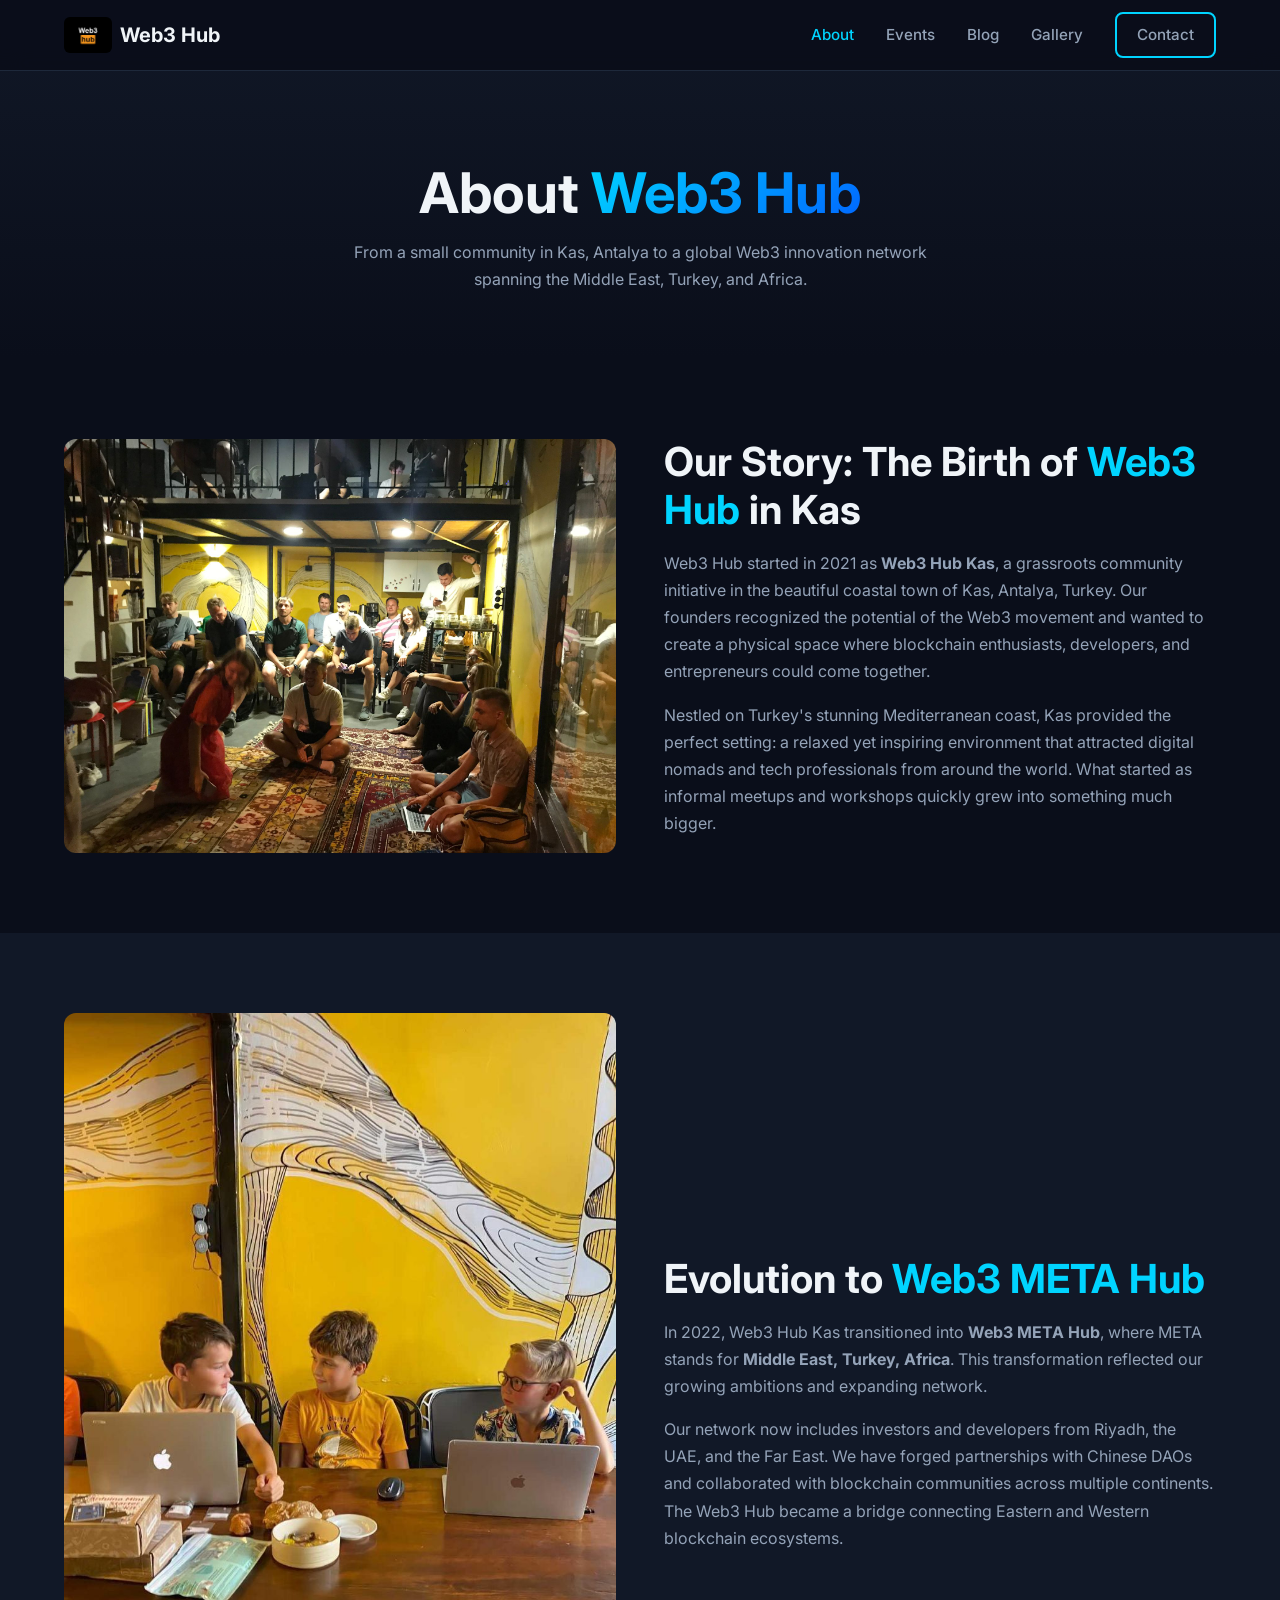
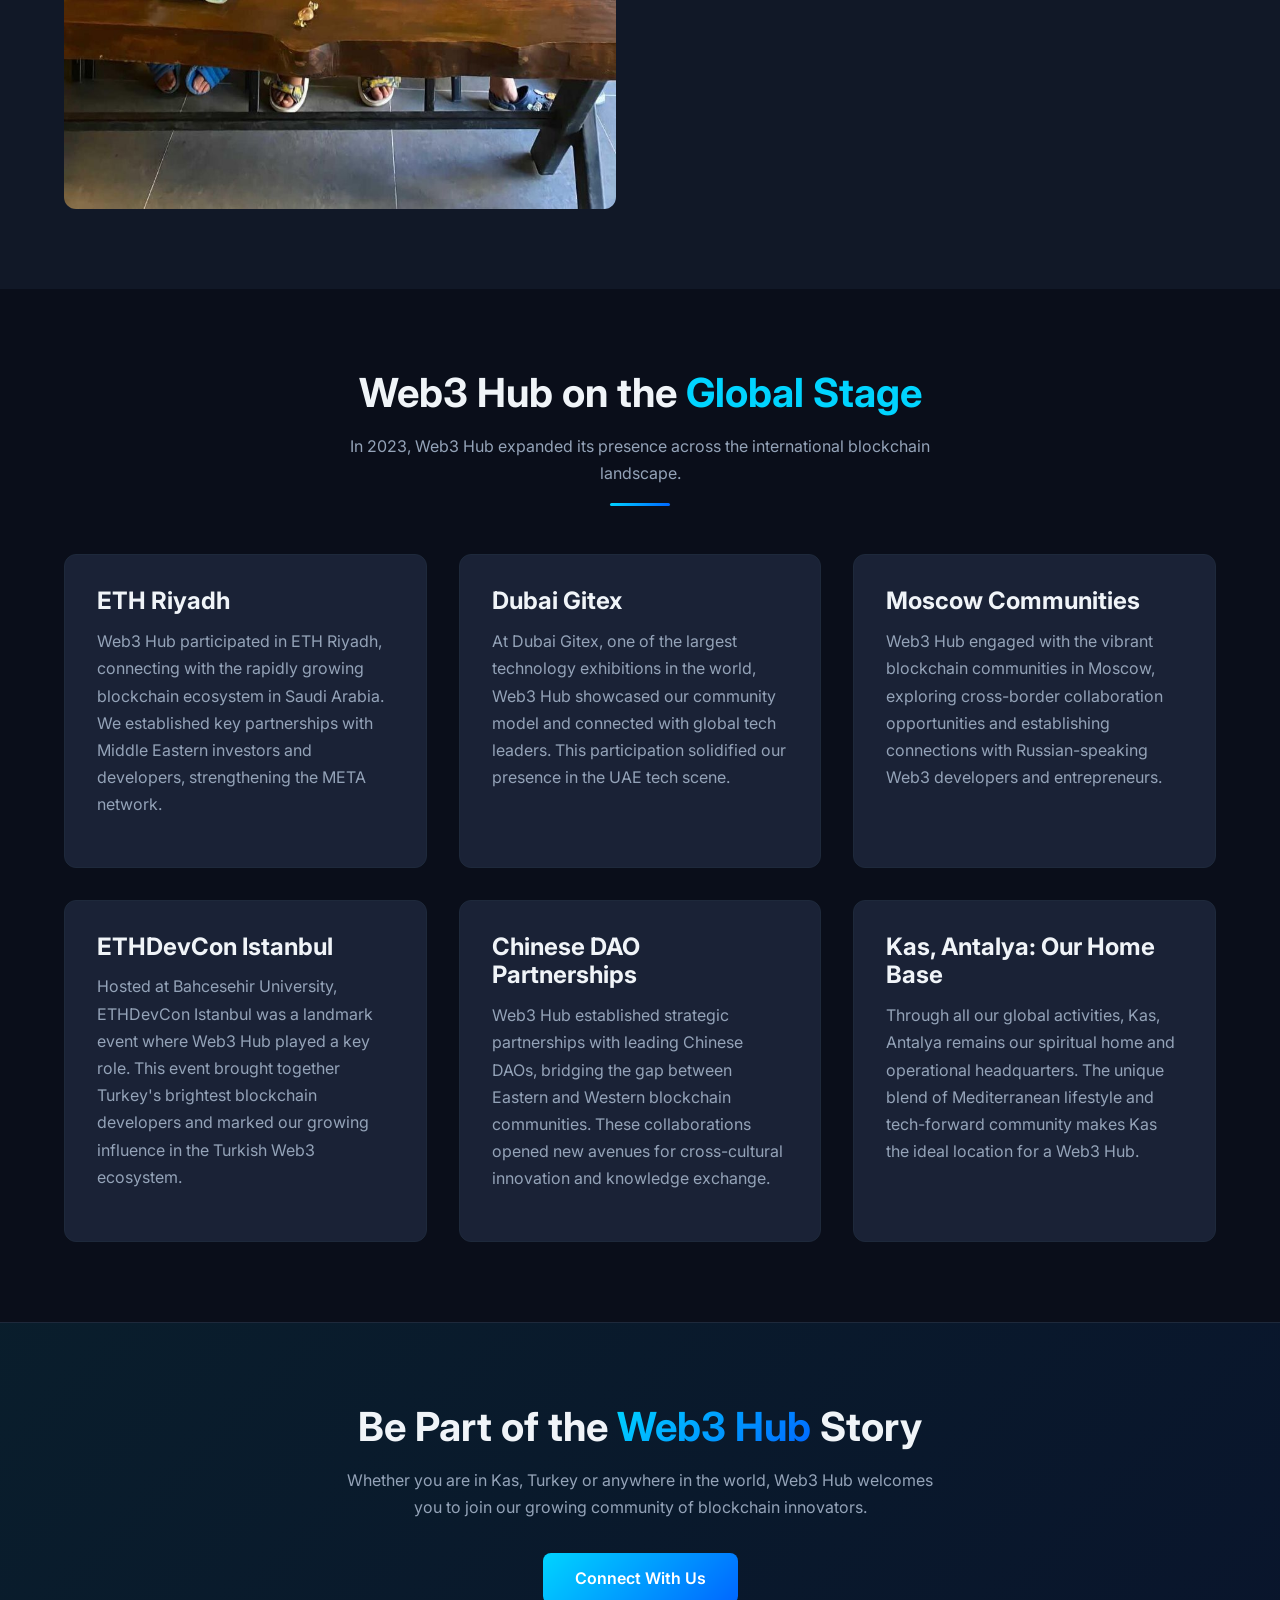
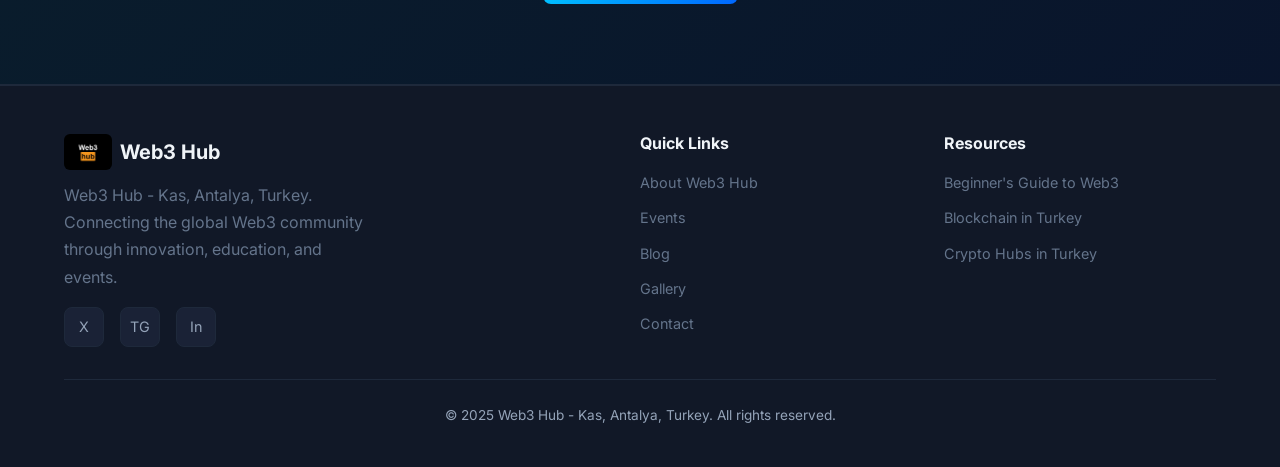
==== about.html @ 6eebf93a "Initial commit: Web3 META Hub static site with SEO optimization Co-Authored-By: Claude Opus 4.6 (1M " ====
<!DOCTYPE html>
<html lang="en">
<head>
  <meta charset="utf-8"/>
  <meta name="viewport" content="width=device-width, initial-scale=1.0"/>
  <title>About Web3 Hub | Our Story from Kas, Antalya to Global Web3 Community</title>
  <meta name="description" content="Learn about Web3 Hub, founded in 2021 in Kas, Antalya, Turkey. From Web3 Hub Kas to Web3 META Hub, connecting blockchain communities across MENA and beyond."/>
  <meta name="keywords" content="about Web3 Hub, Web3 Hub Kas, Web3 META Hub, blockchain community Turkey, Web3 Antalya, decentralized hub Kas"/>
  <link rel="canonical" href="https://web3metahub.io/about.html"/>
  <link rel="icon" href="images/favicon.jpg"/>

  <meta property="og:title" content="About Web3 Hub | From Kas, Turkey to the Global Web3 Community"/>
  <meta property="og:description" content="Learn about Web3 Hub, founded in 2021 in Kas, Antalya, Turkey. Connecting blockchain communities across the Middle East, Turkey, and Africa."/>
  <meta property="og:image" content="https://web3metahub.io/images/og-image.png"/>
  <meta property="og:url" content="https://web3metahub.io/about.html"/>
  <meta property="og:type" content="website"/>
  <meta name="twitter:card" content="summary_large_image"/>
  <meta name="twitter:title" content="About Web3 Hub | From Kas, Turkey to the Global Web3 Community"/>
  <meta name="twitter:description" content="Learn about Web3 Hub, founded in 2021 in Kas, Antalya, Turkey."/>
  <meta name="twitter:image" content="https://web3metahub.io/images/og-image.png"/>

  <link rel="preconnect" href="https://fonts.googleapis.com"/>
  <link rel="preconnect" href="https://fonts.gstatic.com" crossorigin/>
  <link href="https://fonts.googleapis.com/css2?family=Inter:wght@400;500;600;700;800&display=swap" rel="stylesheet"/>
  <link rel="stylesheet" href="css/style.css"/>

  <script type="application/ld+json">
  {
    "@context": "https://schema.org",
    "@type": "Organization",
    "name": "Web3 Hub",
    "alternateName": "Web3 META Hub",
    "url": "https://web3metahub.io",
    "logo": "https://web3metahub.io/images/logo.jpg",
    "foundingDate": "2021",
    "foundingLocation": {
      "@type": "Place",
      "name": "Kas, Antalya, Turkey"
    },
    "description": "Web3 Hub is a Web3 innovation hub founded in 2021 in Kas, Antalya, Turkey. Transitioned to Web3 META Hub in 2022 with a focus on Middle East, Turkey, and Africa.",
    "address": {
      "@type": "PostalAddress",
      "addressLocality": "Kas",
      "addressRegion": "Antalya",
      "addressCountry": "TR"
    }
  }
  </script>
</head>
<body>

  <header class="site-header" role="banner">
    <nav class="nav-container" role="navigation" aria-label="Main navigation">
      <a href="index.html" class="nav-logo" aria-label="Web3 Hub homepage">
        <img src="images/logo.jpg" alt="Web3 Hub logo" width="36" height="36"/>
        Web3 Hub
      </a>
      <button class="nav-toggle" aria-label="Toggle navigation menu" onclick="this.classList.toggle('open');document.getElementById('nav-links').classList.toggle('open');">
        <span></span><span></span><span></span>
      </button>
      <ul class="nav-links" id="nav-links">
        <li><a href="about.html" class="active">About</a></li>
        <li><a href="events.html">Events</a></li>
        <li><a href="blog.html">Blog</a></li>
        <li><a href="gallery.html">Gallery</a></li>
        <li><a href="contact.html" class="btn btn-outline" style="padding:0.5rem 1.25rem;">Contact</a></li>
      </ul>
    </nav>
  </header>

  <main>
    <section class="hero-page" aria-label="About hero">
      <h1>About <span class="gradient-text">Web3 Hub</span></h1>
      <p>From a small community in Kas, Antalya to a global Web3 innovation network spanning the Middle East, Turkey, and Africa.</p>
    </section>

    <section aria-label="Our story">
      <div class="container">
        <div class="about-preview">
          <div>
            <img src="images/about/about-hero.jpg" alt="Web3 Hub community event in Kas, Antalya, Turkey" loading="lazy" width="600" height="400"/>
          </div>
          <div>
            <h2>Our Story: The Birth of <span class="accent-text">Web3 Hub</span> in Kas</h2>
            <p>Web3 Hub started in 2021 as <strong>Web3 Hub Kas</strong>, a grassroots community initiative in the beautiful coastal town of Kas, Antalya, Turkey. Our founders recognized the potential of the Web3 movement and wanted to create a physical space where blockchain enthusiasts, developers, and entrepreneurs could come together.</p>
            <p>Nestled on Turkey's stunning Mediterranean coast, Kas provided the perfect setting: a relaxed yet inspiring environment that attracted digital nomads and tech professionals from around the world. What started as informal meetups and workshops quickly grew into something much bigger.</p>
          </div>
        </div>
      </div>
    </section>

    <section class="bg-dark" aria-label="Evolution to META Hub">
      <div class="container">
        <div class="about-preview" style="direction:rtl;">
          <div style="direction:ltr;">
            <h2>Evolution to <span class="accent-text">Web3 META Hub</span></h2>
            <p>In 2022, Web3 Hub Kas transitioned into <strong>Web3 META Hub</strong>, where META stands for <strong>Middle East, Turkey, Africa</strong>. This transformation reflected our growing ambitions and expanding network.</p>
            <p>Our network now includes investors and developers from Riyadh, the UAE, and the Far East. We have forged partnerships with Chinese DAOs and collaborated with blockchain communities across multiple continents. The Web3 Hub became a bridge connecting Eastern and Western blockchain ecosystems.</p>
          </div>
          <div style="direction:ltr;">
            <img src="images/block1.jpg" alt="Web3 META Hub global network and partnerships" loading="lazy" width="600" height="400"/>
          </div>
        </div>
      </div>
    </section>

    <section aria-label="2023 Participations">
      <div class="container">
        <div class="section-header">
          <h2>Web3 Hub on the <span class="accent-text">Global Stage</span></h2>
          <p>In 2023, Web3 Hub expanded its presence across the international blockchain landscape.</p>
          <div class="section-divider"></div>
        </div>
        <div class="cards-grid">
          <article class="card">
            <h3>ETH Riyadh</h3>
            <p>Web3 Hub participated in ETH Riyadh, connecting with the rapidly growing blockchain ecosystem in Saudi Arabia. We established key partnerships with Middle Eastern investors and developers, strengthening the META network.</p>
          </article>
          <article class="card">
            <h3>Dubai Gitex</h3>
            <p>At Dubai Gitex, one of the largest technology exhibitions in the world, Web3 Hub showcased our community model and connected with global tech leaders. This participation solidified our presence in the UAE tech scene.</p>
          </article>
          <article class="card">
            <h3>Moscow Communities</h3>
            <p>Web3 Hub engaged with the vibrant blockchain communities in Moscow, exploring cross-border collaboration opportunities and establishing connections with Russian-speaking Web3 developers and entrepreneurs.</p>
          </article>
          <article class="card">
            <h3>ETHDevCon Istanbul</h3>
            <p>Hosted at Bahcesehir University, ETHDevCon Istanbul was a landmark event where Web3 Hub played a key role. This event brought together Turkey's brightest blockchain developers and marked our growing influence in the Turkish Web3 ecosystem.</p>
          </article>
          <article class="card">
            <h3>Chinese DAO Partnerships</h3>
            <p>Web3 Hub established strategic partnerships with leading Chinese DAOs, bridging the gap between Eastern and Western blockchain communities. These collaborations opened new avenues for cross-cultural innovation and knowledge exchange.</p>
          </article>
          <article class="card">
            <h3>Kas, Antalya: Our Home Base</h3>
            <p>Through all our global activities, Kas, Antalya remains our spiritual home and operational headquarters. The unique blend of Mediterranean lifestyle and tech-forward community makes Kas the ideal location for a Web3 Hub.</p>
          </article>
        </div>
      </div>
    </section>

    <section class="cta-section" aria-label="Join us">
      <div class="container">
        <h2>Be Part of the <span class="gradient-text">Web3 Hub</span> Story</h2>
        <p style="max-width:600px;margin:1rem auto 2rem;">Whether you are in Kas, Turkey or anywhere in the world, Web3 Hub welcomes you to join our growing community of blockchain innovators.</p>
        <a href="contact.html" class="btn btn-primary">Connect With Us</a>
      </div>
    </section>
  </main>

  <footer class="site-footer" role="contentinfo">
    <div class="container">
      <div class="footer-grid">
        <div class="footer-brand">
          <a href="index.html" class="nav-logo">
            <img src="images/logo.jpg" alt="Web3 Hub logo" width="36" height="36"/>
            Web3 Hub
          </a>
          <p>Web3 Hub - Kas, Antalya, Turkey. Connecting the global Web3 community through innovation, education, and events.</p>
          <div class="social-links">
            <a href="https://twitter.com/web3hubkas" aria-label="Web3 Hub on Twitter" target="_blank" rel="noopener">X</a>
            <a href="https://t.me/web3hubevents" aria-label="Web3 Hub on Telegram" target="_blank" rel="noopener">TG</a>
            <a href="https://linkedin.com/company/web-3-hub-ka%C5%9F" aria-label="Web3 Hub on LinkedIn" target="_blank" rel="noopener">In</a>
          </div>
        </div>
        <div class="footer-links">
          <h4>Quick Links</h4>
          <ul>
            <li><a href="about.html">About Web3 Hub</a></li>
            <li><a href="events.html">Events</a></li>
            <li><a href="blog.html">Blog</a></li>
            <li><a href="gallery.html">Gallery</a></li>
            <li><a href="contact.html">Contact</a></li>
          </ul>
        </div>
        <div class="footer-links">
          <h4>Resources</h4>
          <ul>
            <li><a href="blog/beginners-guide-web3.html">Beginner's Guide to Web3</a></li>
            <li><a href="blog/blockchain-startups-turkey.html">Blockchain in Turkey</a></li>
            <li><a href="blog/crypto-hubs-turkey-kas.html">Crypto Hubs in Turkey</a></li>
          </ul>
        </div>
      </div>
      <div class="footer-bottom">
        <p>&copy; 2025 Web3 Hub - Kas, Antalya, Turkey. All rights reserved.</p>
      </div>
    </div>
  </footer>

</body>
</html>
---- css/style.css ----
/* ===== CSS Reset & Base ===== */
*, *::before, *::after { box-sizing: border-box; margin: 0; padding: 0; }

:root {
  --bg-primary: #0a0e1a;
  --bg-secondary: #111827;
  --bg-card: #1a2236;
  --accent: #00d4ff;
  --accent-dark: #0099cc;
  --text-primary: #f0f4f8;
  --text-secondary: #94a3b8;
  --text-muted: #64748b;
  --border: #1e293b;
  --gradient: linear-gradient(135deg, #00d4ff 0%, #0066ff 100%);
  --max-width: 1200px;
  --transition: 0.3s ease;
}

html { scroll-behavior: smooth; font-size: 16px; }

body {
  font-family: 'Inter', -apple-system, BlinkMacSystemFont, 'Segoe UI', sans-serif;
  background: var(--bg-primary);
  color: var(--text-primary);
  line-height: 1.7;
  -webkit-font-smoothing: antialiased;
}

a { color: var(--accent); text-decoration: none; transition: color var(--transition); }
a:hover { color: #66e3ff; }

img { max-width: 100%; height: auto; display: block; }

.container { max-width: var(--max-width); margin: 0 auto; padding: 0 1.5rem; }

/* ===== Typography ===== */
h1, h2, h3, h4 { font-weight: 700; line-height: 1.2; color: var(--text-primary); }
h1 { font-size: clamp(2rem, 5vw, 3.5rem); margin-bottom: 1rem; }
h2 { font-size: clamp(1.5rem, 3.5vw, 2.5rem); margin-bottom: 1rem; }
h3 { font-size: clamp(1.2rem, 2.5vw, 1.5rem); margin-bottom: 0.75rem; }
p { margin-bottom: 1rem; color: var(--text-secondary); }

.accent-text { color: var(--accent); }
.gradient-text {
  background: var(--gradient);
  -webkit-background-clip: text;
  -webkit-text-fill-color: transparent;
  background-clip: text;
}

/* ===== Buttons ===== */
.btn {
  display: inline-block; padding: 0.75rem 2rem; border-radius: 8px;
  font-weight: 600; font-size: 1rem; cursor: pointer; transition: all var(--transition);
  border: none; text-align: center;
}
.btn-primary { background: var(--gradient); color: #fff; }
.btn-primary:hover { transform: translateY(-2px); box-shadow: 0 8px 25px rgba(0, 212, 255, 0.3); color: #fff; }
.btn-outline { border: 2px solid var(--accent); color: var(--accent); background: transparent; }
.btn-outline:hover { background: var(--accent); color: var(--bg-primary); }

/* ===== Header / Navigation ===== */
.site-header {
  position: fixed; top: 0; left: 0; right: 0; z-index: 1000;
  background: rgba(10, 14, 26, 0.92); backdrop-filter: blur(12px);
  border-bottom: 1px solid var(--border); padding: 0.75rem 0;
}
.nav-container {
  display: flex; align-items: center; justify-content: space-between;
  max-width: var(--max-width); margin: 0 auto; padding: 0 1.5rem;
}
.nav-logo {
  display: flex; align-items: center; gap: 0.5rem;
  font-weight: 700; font-size: 1.25rem; color: var(--text-primary);
}
.nav-logo img { height: 36px; width: auto; border-radius: 6px; }
.nav-logo:hover { color: var(--accent); }

.nav-links { display: flex; align-items: center; gap: 2rem; list-style: none; }
.nav-links a {
  color: var(--text-secondary); font-weight: 500; font-size: 0.95rem;
  transition: color var(--transition);
}
.nav-links a:hover, .nav-links a.active { color: var(--accent); }

.nav-toggle { display: none; background: none; border: none; cursor: pointer; padding: 0.5rem; }
.nav-toggle span {
  display: block; width: 24px; height: 2px; background: var(--text-primary);
  margin: 6px 0; transition: all var(--transition); border-radius: 2px;
}

@media (max-width: 768px) {
  .nav-toggle { display: block; }
  .nav-links {
    display: none; flex-direction: column; position: absolute;
    top: 100%; left: 0; right: 0; background: var(--bg-secondary);
    padding: 1.5rem; gap: 1rem; border-bottom: 1px solid var(--border);
  }
  .nav-links.open { display: flex; }
  .nav-toggle.open span:nth-child(1) { transform: rotate(45deg) translate(5px, 6px); }
  .nav-toggle.open span:nth-child(2) { opacity: 0; }
  .nav-toggle.open span:nth-child(3) { transform: rotate(-45deg) translate(5px, -6px); }
}

/* ===== Hero Section ===== */
.hero {
  position: relative; min-height: 90vh; display: flex; align-items: center;
  justify-content: center; text-align: center; padding: 8rem 1.5rem 4rem;
  overflow: hidden;
}
.hero::before {
  content: ''; position: absolute; inset: 0;
  background: url('../images/hero-bg.jpg') center/cover no-repeat;
  opacity: 0.2; z-index: 0;
}
.hero::after {
  content: ''; position: absolute; inset: 0;
  background: linear-gradient(180deg, rgba(10,14,26,0.3) 0%, var(--bg-primary) 100%);
  z-index: 1;
}
.hero-content { position: relative; z-index: 2; max-width: 800px; }
.hero-badge {
  display: inline-block; padding: 0.4rem 1.2rem; border-radius: 50px;
  background: rgba(0, 212, 255, 0.1); border: 1px solid rgba(0, 212, 255, 0.3);
  color: var(--accent); font-size: 0.85rem; font-weight: 600; margin-bottom: 1.5rem;
  text-transform: uppercase; letter-spacing: 1px;
}
.hero h1 { font-size: clamp(2.5rem, 6vw, 4.5rem); margin-bottom: 0.5rem; }
.hero-location {
  font-size: 1.25rem; color: var(--accent); margin-bottom: 1rem; font-weight: 500;
}
.hero p { font-size: 1.15rem; max-width: 600px; margin: 0 auto 2rem; }
.hero-buttons { display: flex; gap: 1rem; justify-content: center; flex-wrap: wrap; }

.hero-page {
  position: relative; padding: 10rem 1.5rem 4rem; text-align: center;
  background: linear-gradient(180deg, var(--bg-secondary) 0%, var(--bg-primary) 100%);
}
.hero-page h1 { margin-bottom: 0.75rem; }
.hero-page p { max-width: 600px; margin: 0 auto; }

/* ===== Sections ===== */
section { padding: 5rem 0; }
.section-header { text-align: center; margin-bottom: 3rem; }
.section-header p { max-width: 600px; margin: 0.5rem auto 0; }
.section-divider {
  width: 60px; height: 3px; background: var(--gradient);
  margin: 1rem auto 0; border-radius: 2px;
}

.bg-dark { background: var(--bg-secondary); }

/* ===== Cards Grid ===== */
.cards-grid {
  display: grid; grid-template-columns: repeat(auto-fit, minmax(300px, 1fr)); gap: 2rem;
}

.card {
  background: var(--bg-card); border-radius: 12px; padding: 2rem;
  border: 1px solid var(--border); transition: all var(--transition);
}
.card:hover {
  transform: translateY(-4px); border-color: rgba(0, 212, 255, 0.3);
  box-shadow: 0 12px 40px rgba(0, 0, 0, 0.3);
}
.card-icon {
  width: 56px; height: 56px; border-radius: 12px; display: flex;
  align-items: center; justify-content: center; font-size: 1.5rem;
  margin-bottom: 1.25rem; background: rgba(0, 212, 255, 0.1); color: var(--accent);
}

/* ===== About Preview ===== */
.about-preview {
  display: grid; grid-template-columns: 1fr 1fr; gap: 3rem; align-items: center;
}
.about-preview img { border-radius: 12px; width: 100%; }
@media (max-width: 768px) { .about-preview { grid-template-columns: 1fr; } }

/* ===== Blog Cards ===== */
.blog-card {
  background: var(--bg-card); border-radius: 12px; overflow: hidden;
  border: 1px solid var(--border); transition: all var(--transition);
}
.blog-card:hover { transform: translateY(-4px); border-color: rgba(0, 212, 255, 0.3); }
.blog-card-img { height: 200px; background: var(--bg-secondary); overflow: hidden; }
.blog-card-img img { width: 100%; height: 100%; object-fit: cover; }
.blog-card-body { padding: 1.5rem; }
.blog-card-date { font-size: 0.85rem; color: var(--text-muted); margin-bottom: 0.5rem; }
.blog-card-body h3 a { color: var(--text-primary); }
.blog-card-body h3 a:hover { color: var(--accent); }

/* ===== Testimonial ===== */
.testimonial {
  background: var(--bg-card); border-radius: 16px; padding: 3rem;
  border: 1px solid var(--border); max-width: 700px; margin: 0 auto;
  text-align: center; position: relative;
}
.testimonial::before {
  content: '\201C'; font-size: 5rem; color: var(--accent); opacity: 0.3;
  position: absolute; top: 10px; left: 30px; font-family: serif;
}
.testimonial blockquote {
  font-size: 1.15rem; font-style: italic; color: var(--text-primary);
  margin-bottom: 1.5rem; line-height: 1.8;
}
.testimonial-author { font-weight: 600; color: var(--accent); }

/* ===== CTA Section ===== */
.cta-section {
  text-align: center; padding: 5rem 1.5rem;
  background: linear-gradient(135deg, rgba(0, 212, 255, 0.08) 0%, rgba(0, 102, 255, 0.08) 100%);
  border-top: 1px solid var(--border); border-bottom: 1px solid var(--border);
}

/* ===== Speakers Grid ===== */
.speakers-grid {
  display: grid; grid-template-columns: repeat(auto-fill, minmax(220px, 1fr)); gap: 1.5rem;
}
.speaker-card {
  background: var(--bg-card); border-radius: 12px; padding: 1.5rem; text-align: center;
  border: 1px solid var(--border); transition: all var(--transition);
}
.speaker-card:hover { border-color: rgba(0, 212, 255, 0.3); }
.speaker-img {
  width: 100px; height: 100px; border-radius: 50%; margin: 0 auto 1rem;
  overflow: hidden; background: var(--bg-secondary); border: 2px solid var(--border);
}
.speaker-img img { width: 100%; height: 100%; object-fit: cover; }
.speaker-card h3 { font-size: 1rem; margin-bottom: 0.25rem; }
.speaker-card p { font-size: 0.85rem; color: var(--text-muted); margin-bottom: 0; }

/* ===== Startups ===== */
.startups-grid {
  display: grid; grid-template-columns: repeat(auto-fit, minmax(250px, 1fr)); gap: 1.5rem;
}
.startup-card {
  background: var(--bg-card); border-radius: 12px; padding: 2rem;
  border: 1px solid var(--border); transition: all var(--transition);
}
.startup-card:hover { transform: translateY(-2px); border-color: rgba(0, 212, 255, 0.3); }
.startup-card h3 { color: var(--accent); }

/* ===== Gallery Grid ===== */
.gallery-grid {
  display: grid; grid-template-columns: repeat(auto-fill, minmax(280px, 1fr)); gap: 1rem;
}
.gallery-item {
  border-radius: 10px; overflow: hidden; aspect-ratio: 4/3;
  background: var(--bg-secondary); transition: all var(--transition);
}
.gallery-item:hover {
  transform: scale(1.02); box-shadow: 0 8px 30px rgba(0, 0, 0, 0.4);
}
.gallery-item img { width: 100%; height: 100%; object-fit: cover; }

/* ===== Blog Post / Article ===== */
.article-content {
  max-width: 780px; margin: 0 auto; padding: 3rem 1.5rem 5rem;
}
.article-content h2 { margin-top: 2.5rem; }
.article-content h3 { margin-top: 2rem; }
.article-content p { font-size: 1.05rem; }
.article-content ul, .article-content ol {
  margin: 1rem 0 1.5rem 1.5rem; color: var(--text-secondary);
}
.article-content li { margin-bottom: 0.5rem; }
.article-meta { color: var(--text-muted); font-size: 0.9rem; margin-bottom: 2rem; }
.article-meta span { margin-right: 1.5rem; }

.blog-list {
  display: flex; flex-direction: column; gap: 1.5rem; max-width: 800px; margin: 0 auto;
}
.blog-list-item {
  display: flex; align-items: flex-start; gap: 1.5rem; padding: 1.5rem;
  background: var(--bg-card); border-radius: 12px; border: 1px solid var(--border);
  transition: all var(--transition);
}
.blog-list-item:hover { border-color: rgba(0, 212, 255, 0.3); }
.blog-list-item .blog-date {
  min-width: 100px; color: var(--text-muted); font-size: 0.9rem; padding-top: 0.15rem;
}
.blog-list-item h3 { margin-bottom: 0.5rem; }
.blog-list-item h3 a { color: var(--text-primary); }
.blog-list-item h3 a:hover { color: var(--accent); }
.blog-list-item p { margin-bottom: 0; font-size: 0.95rem; }

/* ===== Contact Form ===== */
.contact-grid {
  display: grid; grid-template-columns: 1fr 1fr; gap: 3rem; align-items: start;
}
@media (max-width: 768px) { .contact-grid { grid-template-columns: 1fr; } }

.contact-form { display: flex; flex-direction: column; gap: 1.25rem; }
.form-group label {
  display: block; font-weight: 500; margin-bottom: 0.5rem; font-size: 0.95rem;
}
.form-group input, .form-group textarea {
  width: 100%; padding: 0.85rem 1rem; border-radius: 8px;
  border: 1px solid var(--border); background: var(--bg-card);
  color: var(--text-primary); font-family: inherit; font-size: 1rem;
  transition: border-color var(--transition);
}
.form-group input:focus, .form-group textarea:focus {
  outline: none; border-color: var(--accent);
}
.form-group textarea { resize: vertical; min-height: 150px; }

.contact-info h3 { margin-bottom: 1rem; }
.contact-info-item {
  display: flex; align-items: flex-start; gap: 0.75rem; margin-bottom: 1.25rem;
}
.contact-info-item .icon {
  color: var(--accent); font-size: 1.2rem; min-width: 24px;
}

/* ===== Footer ===== */
.site-footer {
  background: var(--bg-secondary); border-top: 1px solid var(--border);
  padding: 3rem 0 1.5rem;
}
.footer-grid {
  display: grid; grid-template-columns: 2fr 1fr 1fr; gap: 2rem; margin-bottom: 2rem;
}
@media (max-width: 768px) { .footer-grid { grid-template-columns: 1fr; } }

.footer-brand p { color: var(--text-muted); margin-top: 0.75rem; max-width: 300px; }
.footer-links h4 { margin-bottom: 1rem; font-size: 1rem; }
.footer-links ul { list-style: none; }
.footer-links li { margin-bottom: 0.5rem; }
.footer-links a { color: var(--text-muted); font-size: 0.9rem; }
.footer-links a:hover { color: var(--accent); }

.social-links { display: flex; gap: 1rem; margin-top: 1rem; }
.social-links a {
  width: 40px; height: 40px; border-radius: 8px; display: flex;
  align-items: center; justify-content: center; background: var(--bg-card);
  border: 1px solid var(--border); color: var(--text-secondary);
  font-size: 0.9rem; transition: all var(--transition);
}
.social-links a:hover { border-color: var(--accent); color: var(--accent); }

.footer-bottom {
  text-align: center; padding-top: 1.5rem; border-top: 1px solid var(--border);
  color: var(--text-muted); font-size: 0.85rem;
}

/* ===== Breadcrumb ===== */
.breadcrumb { padding: 1rem 0; font-size: 0.9rem; color: var(--text-muted); }
.breadcrumb a { color: var(--text-muted); }
.breadcrumb a:hover { color: var(--accent); }
.breadcrumb span { margin: 0 0.5rem; }

/* ===== Responsive ===== */
@media (max-width: 640px) {
  section { padding: 3rem 0; }
  .hero { min-height: 80vh; padding: 7rem 1rem 3rem; }
  .hero-page { padding: 8rem 1rem 3rem; }
  .cards-grid { grid-template-columns: 1fr; }
  .speakers-grid { grid-template-columns: repeat(auto-fill, minmax(160px, 1fr)); }
  .gallery-grid { grid-template-columns: repeat(auto-fill, minmax(200px, 1fr)); }
}
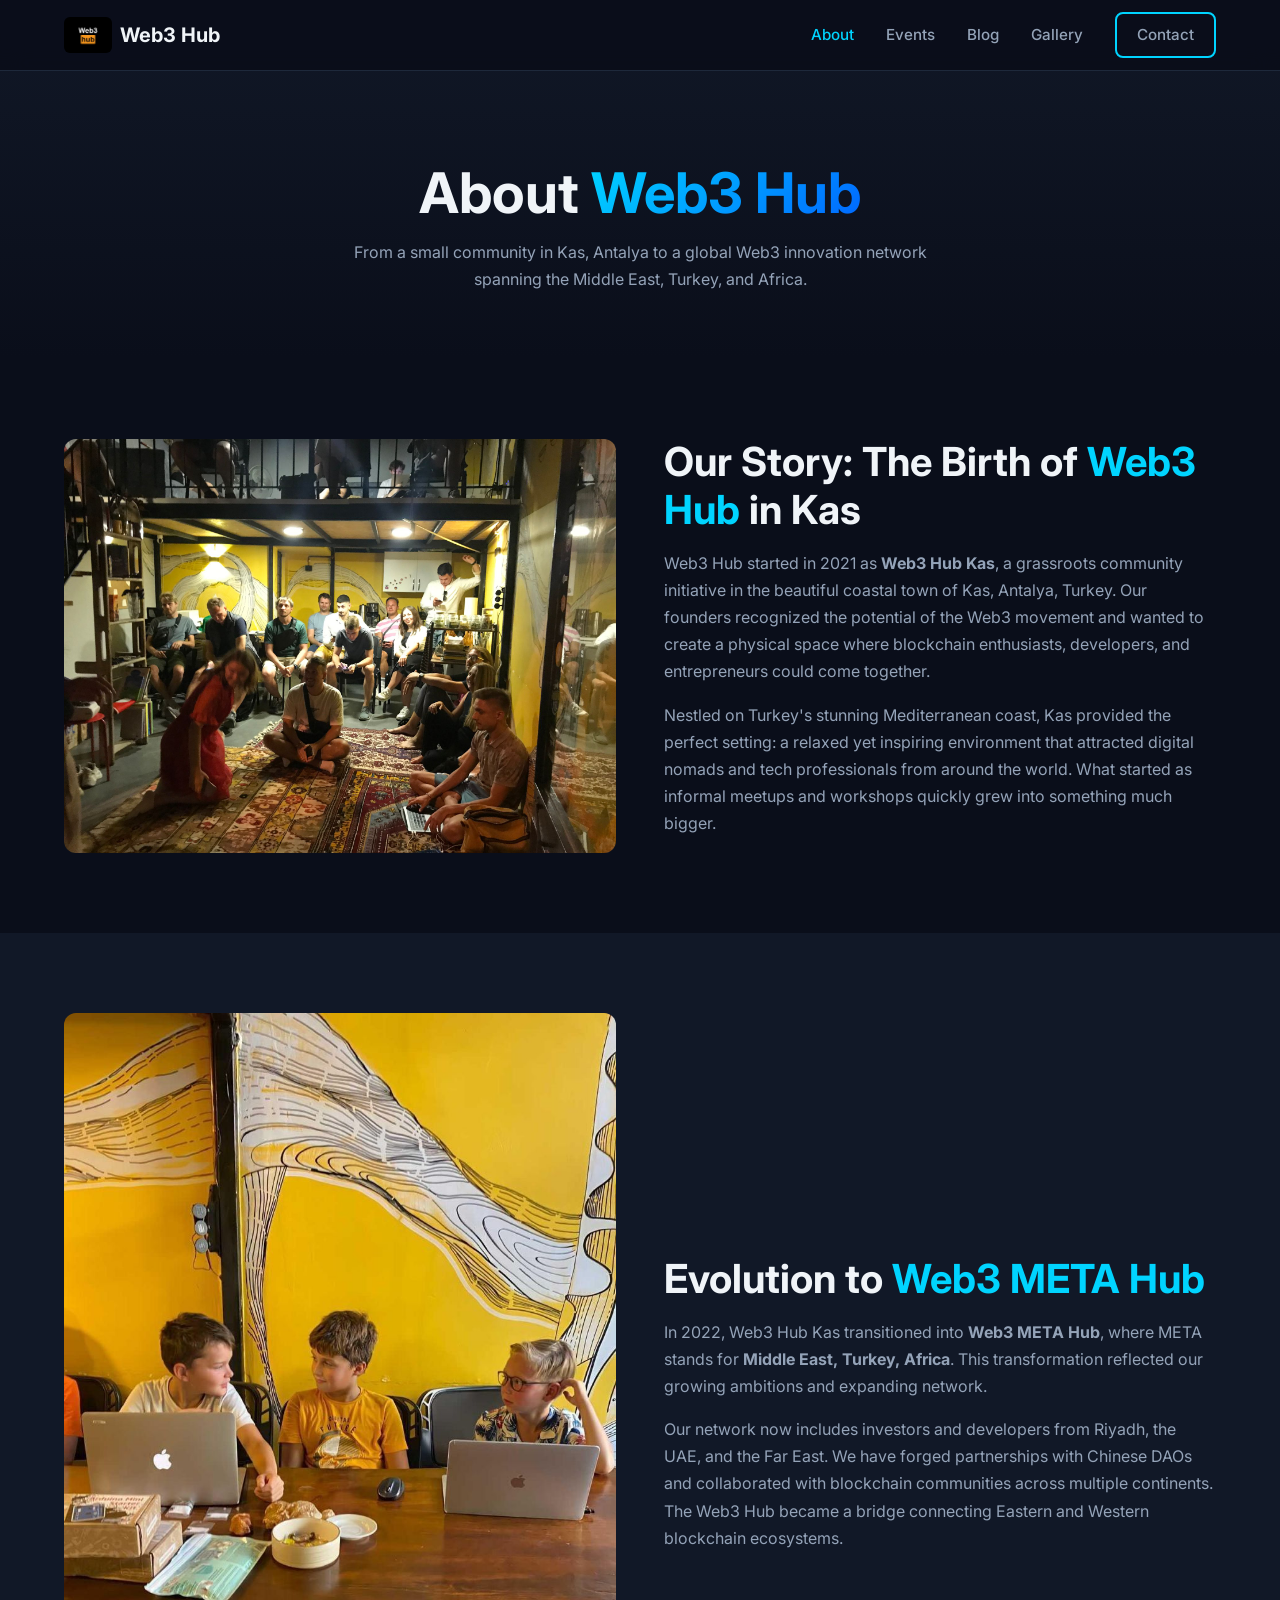
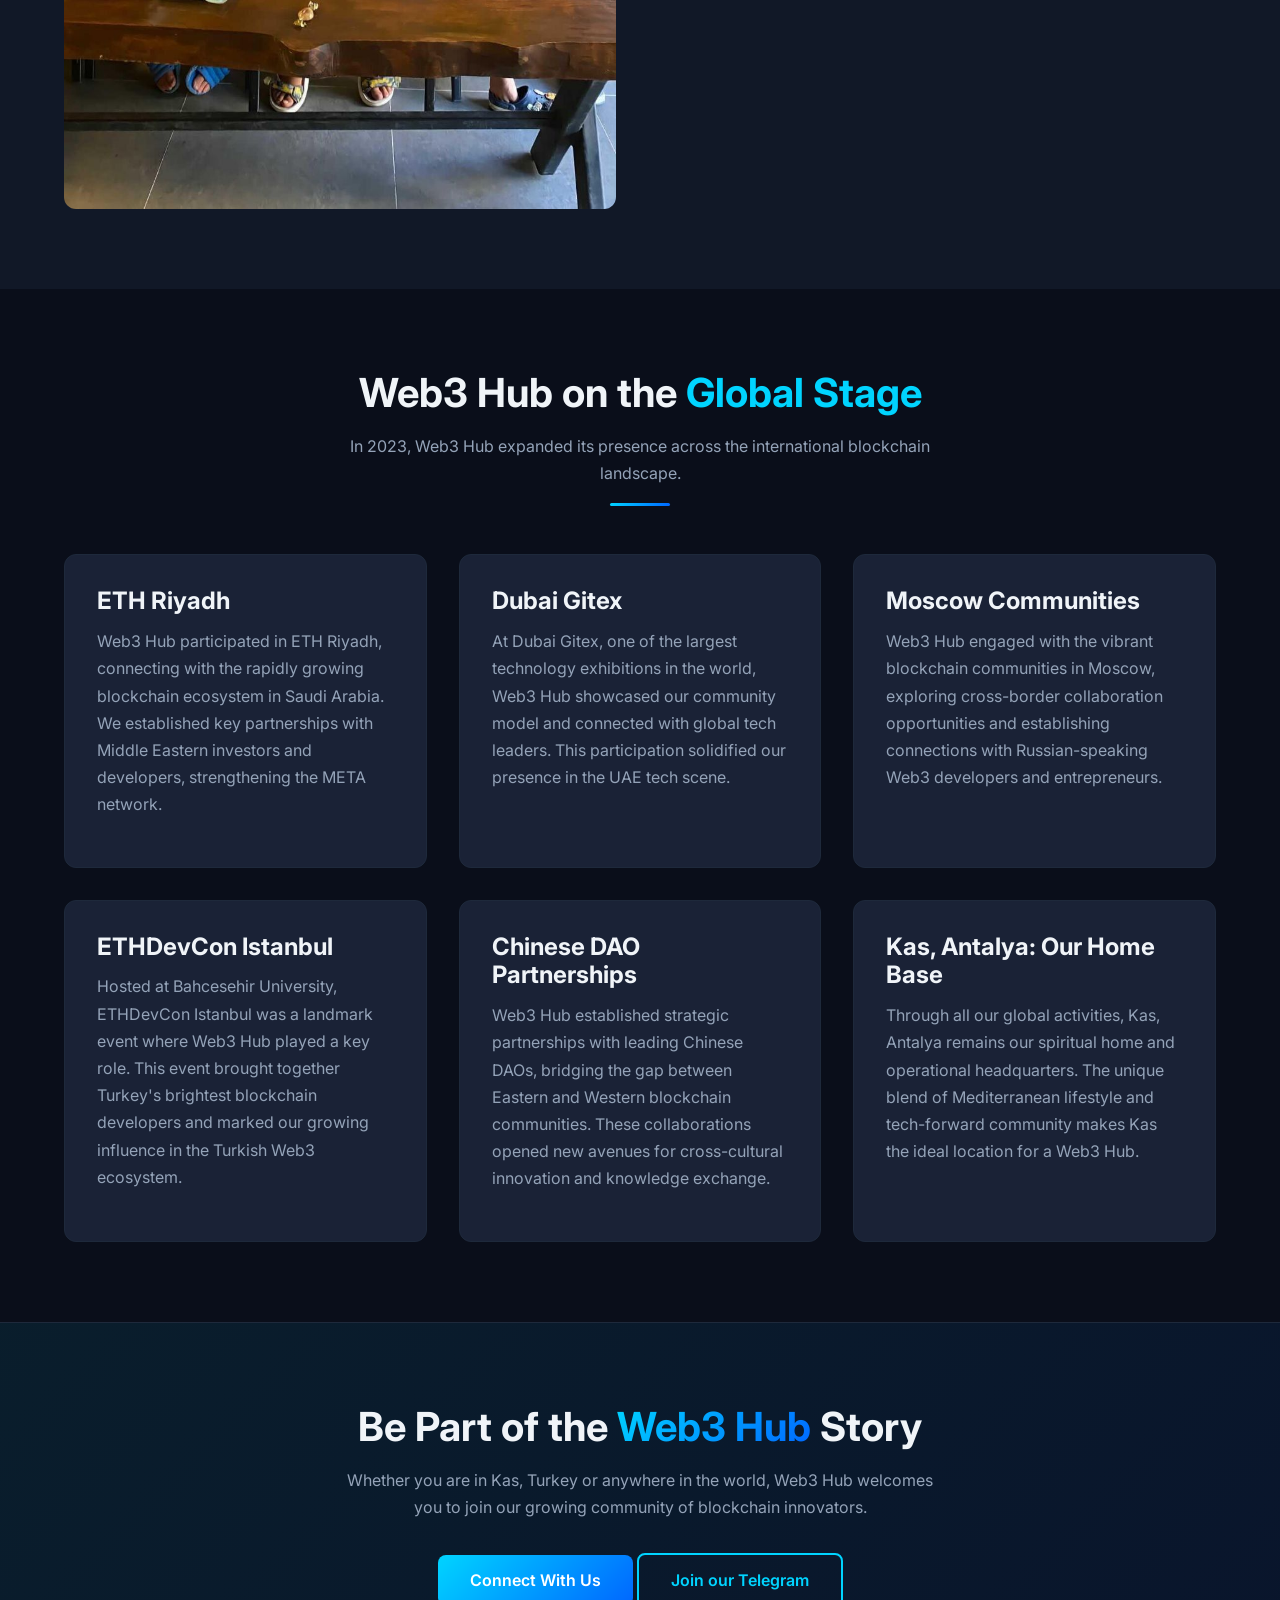
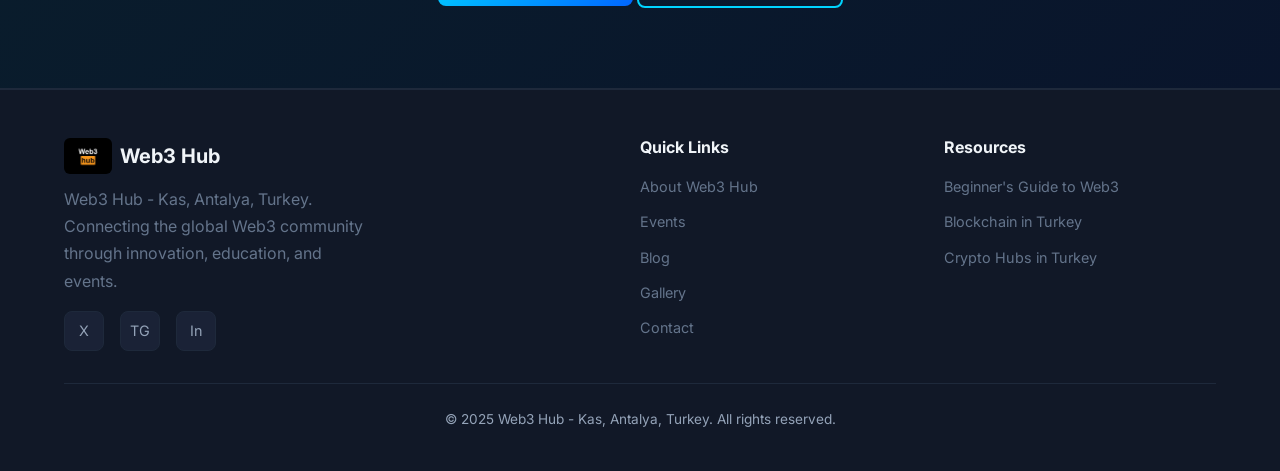
==== commit 7369045a: "Add Telegram (t.me/web3metahub) and X (x.com/web3hubkas) links to all pages Co-Authored-By: Claude O" ====
--- a/about.html
+++ b/about.html
@@ -145,6 +145,7 @@
         <h2>Be Part of the <span class="gradient-text">Web3 Hub</span> Story</h2>
         <p style="max-width:600px;margin:1rem auto 2rem;">Whether you are in Kas, Turkey or anywhere in the world, Web3 Hub welcomes you to join our growing community of blockchain innovators.</p>
         <a href="contact.html" class="btn btn-primary">Connect With Us</a>
+        <a href="https://t.me/web3metahub" class="btn btn-outline" target="_blank" rel="noopener">Join our Telegram</a>
       </div>
     </section>
   </main>
@@ -159,8 +160,8 @@
           </a>
           <p>Web3 Hub - Kas, Antalya, Turkey. Connecting the global Web3 community through innovation, education, and events.</p>
           <div class="social-links">
-            <a href="https://twitter.com/web3hubkas" aria-label="Web3 Hub on Twitter" target="_blank" rel="noopener">X</a>
-            <a href="https://t.me/web3hubevents" aria-label="Web3 Hub on Telegram" target="_blank" rel="noopener">TG</a>
+            <a href="https://x.com/web3hubkas" aria-label="Web3 Hub on Twitter" target="_blank" rel="noopener">X</a>
+            <a href="https://t.me/web3metahub" aria-label="Web3 Hub on Telegram" target="_blank" rel="noopener">TG</a>
             <a href="https://linkedin.com/company/web-3-hub-ka%C5%9F" aria-label="Web3 Hub on LinkedIn" target="_blank" rel="noopener">In</a>
           </div>
         </div>
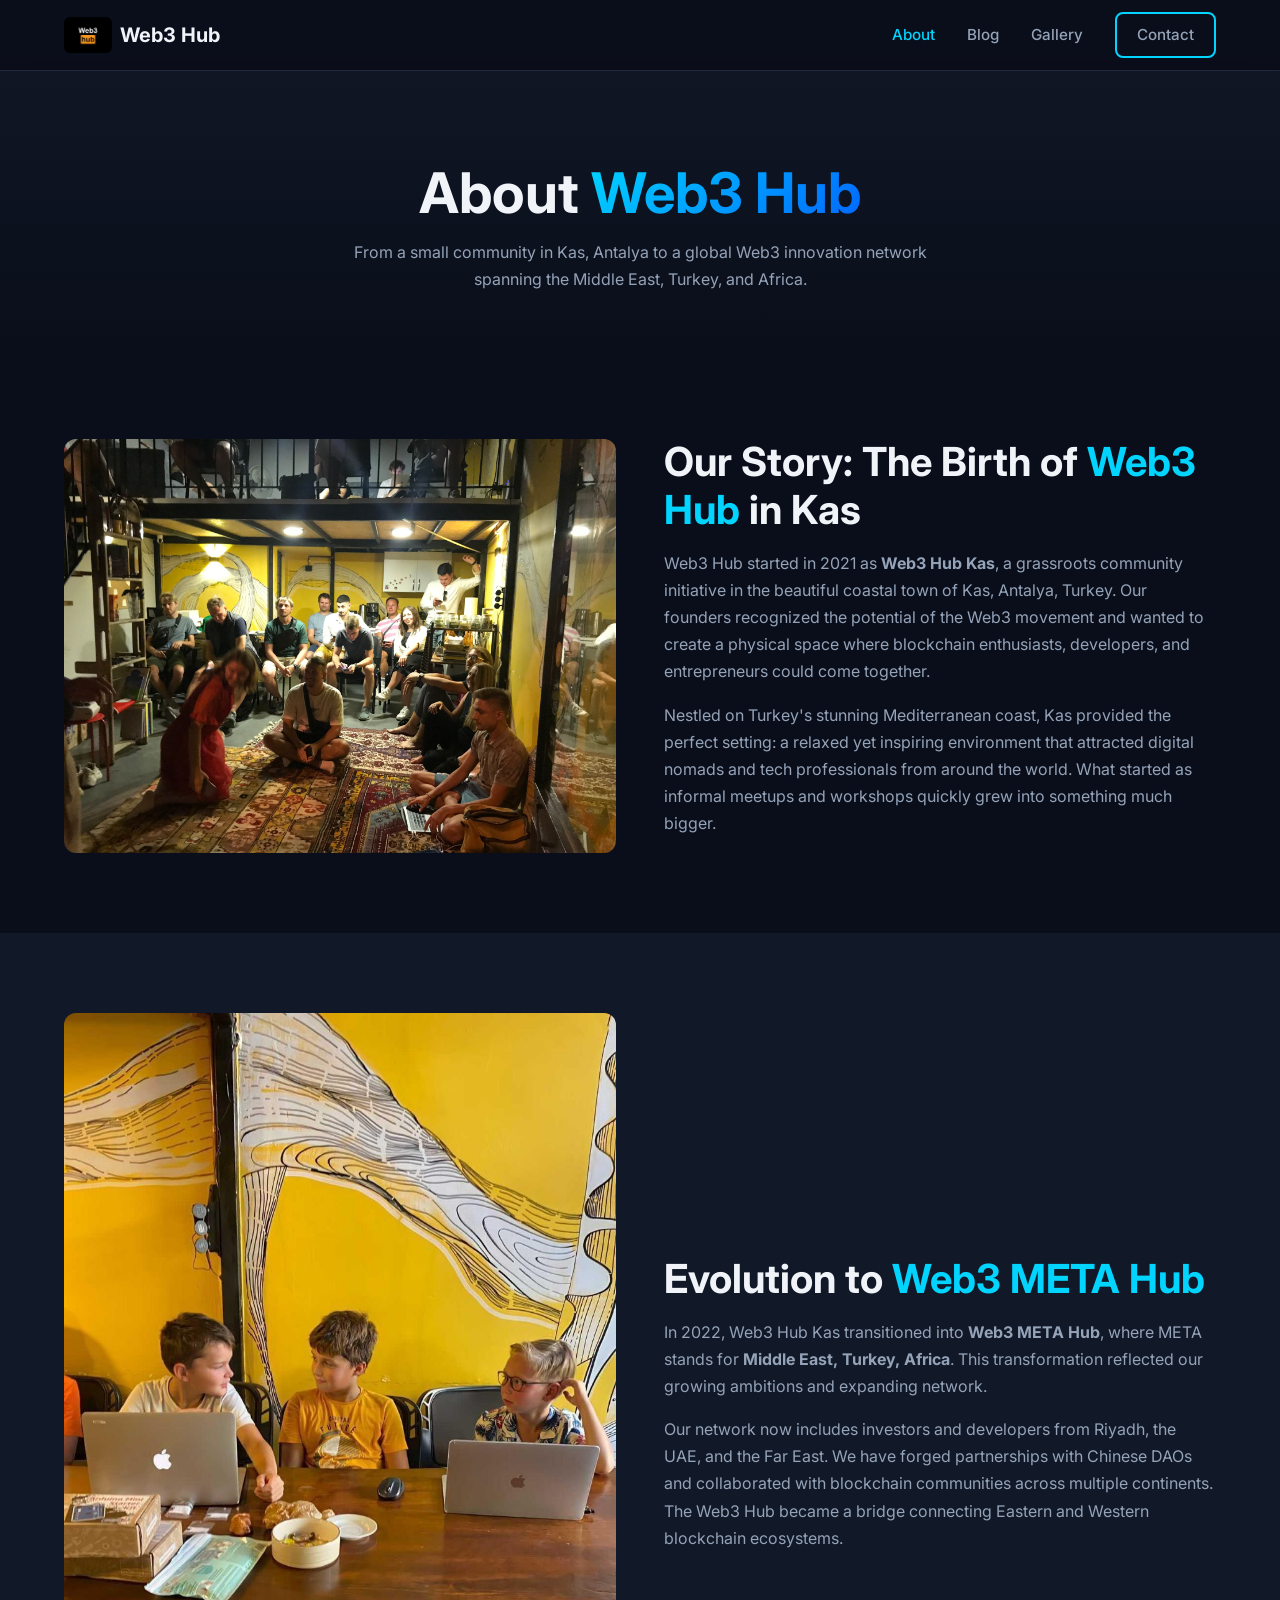
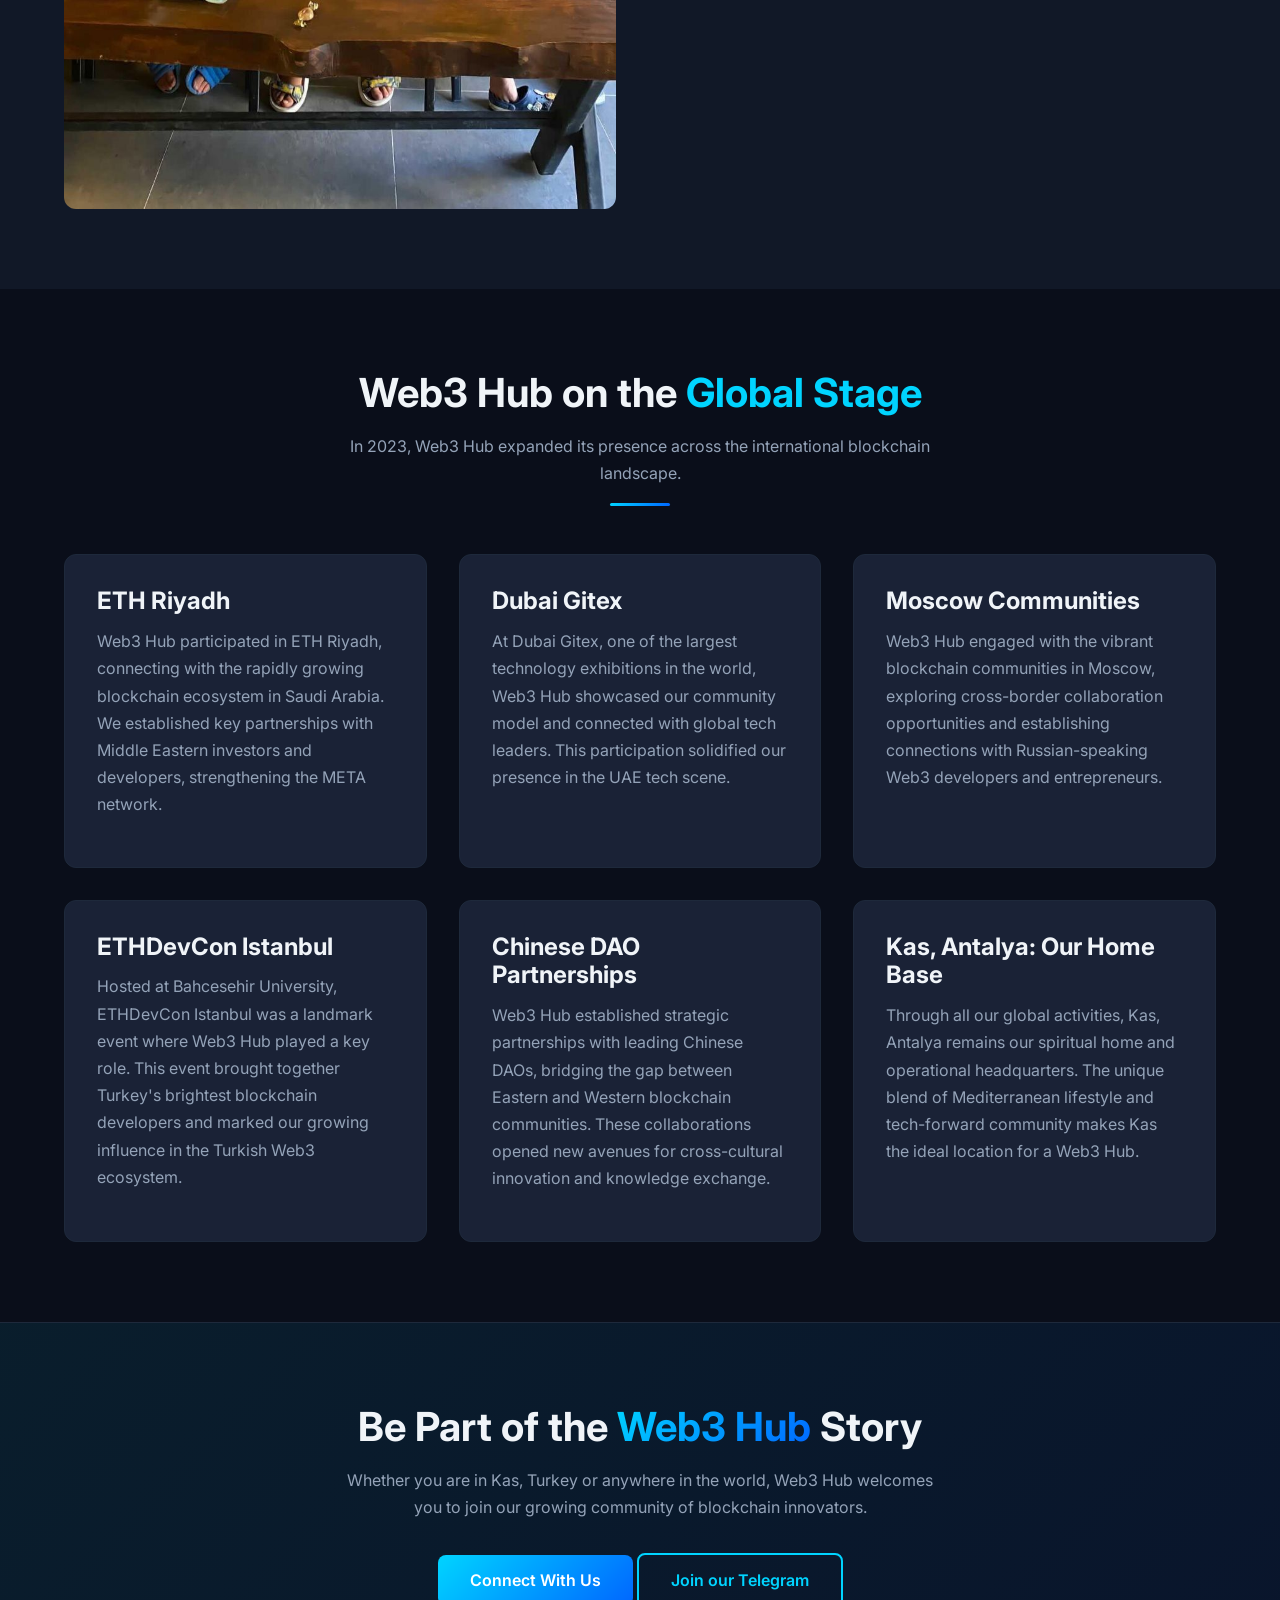
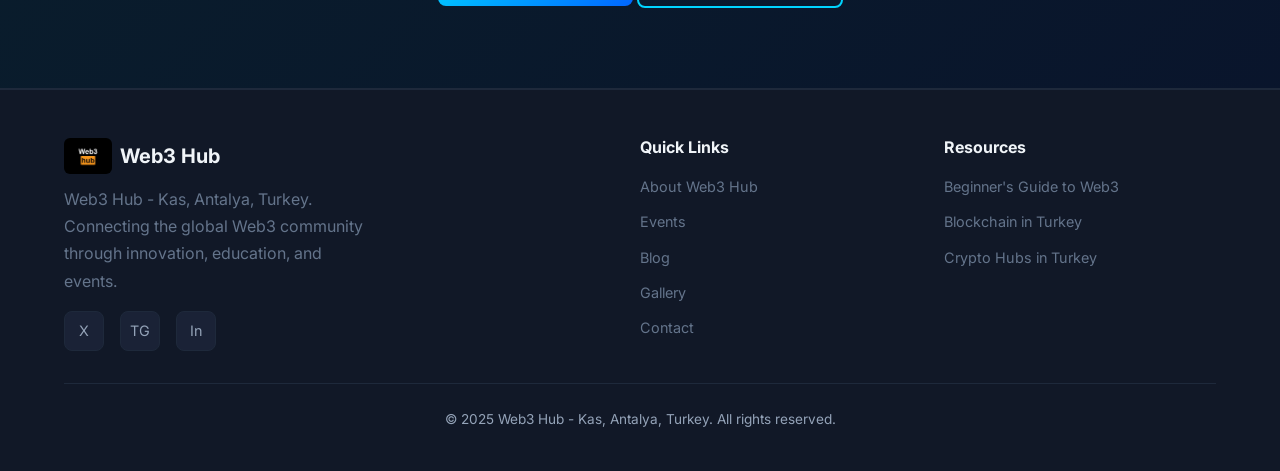
==== commit e3ca1c40: "Fix hero visibility, add YouTube videos, contact form via formsubmit, remove events nav - Hero backg" ====
--- a/about.html
+++ b/about.html
@@ -60,7 +60,6 @@
       </button>
       <ul class="nav-links" id="nav-links">
         <li><a href="about.html" class="active">About</a></li>
-        <li><a href="events.html">Events</a></li>
         <li><a href="blog.html">Blog</a></li>
         <li><a href="gallery.html">Gallery</a></li>
         <li><a href="contact.html" class="btn btn-outline" style="padding:0.5rem 1.25rem;">Contact</a></li>
--- a/css/style.css
+++ b/css/style.css
@@ -111,7 +111,7 @@
 .hero::before {
   content: ''; position: absolute; inset: 0;
   background: url('../images/hero-bg.jpg') center/cover no-repeat;
-  opacity: 0.2; z-index: 0;
+  opacity: 0.55; z-index: 0;
 }
 .hero::after {
   content: ''; position: absolute; inset: 0;
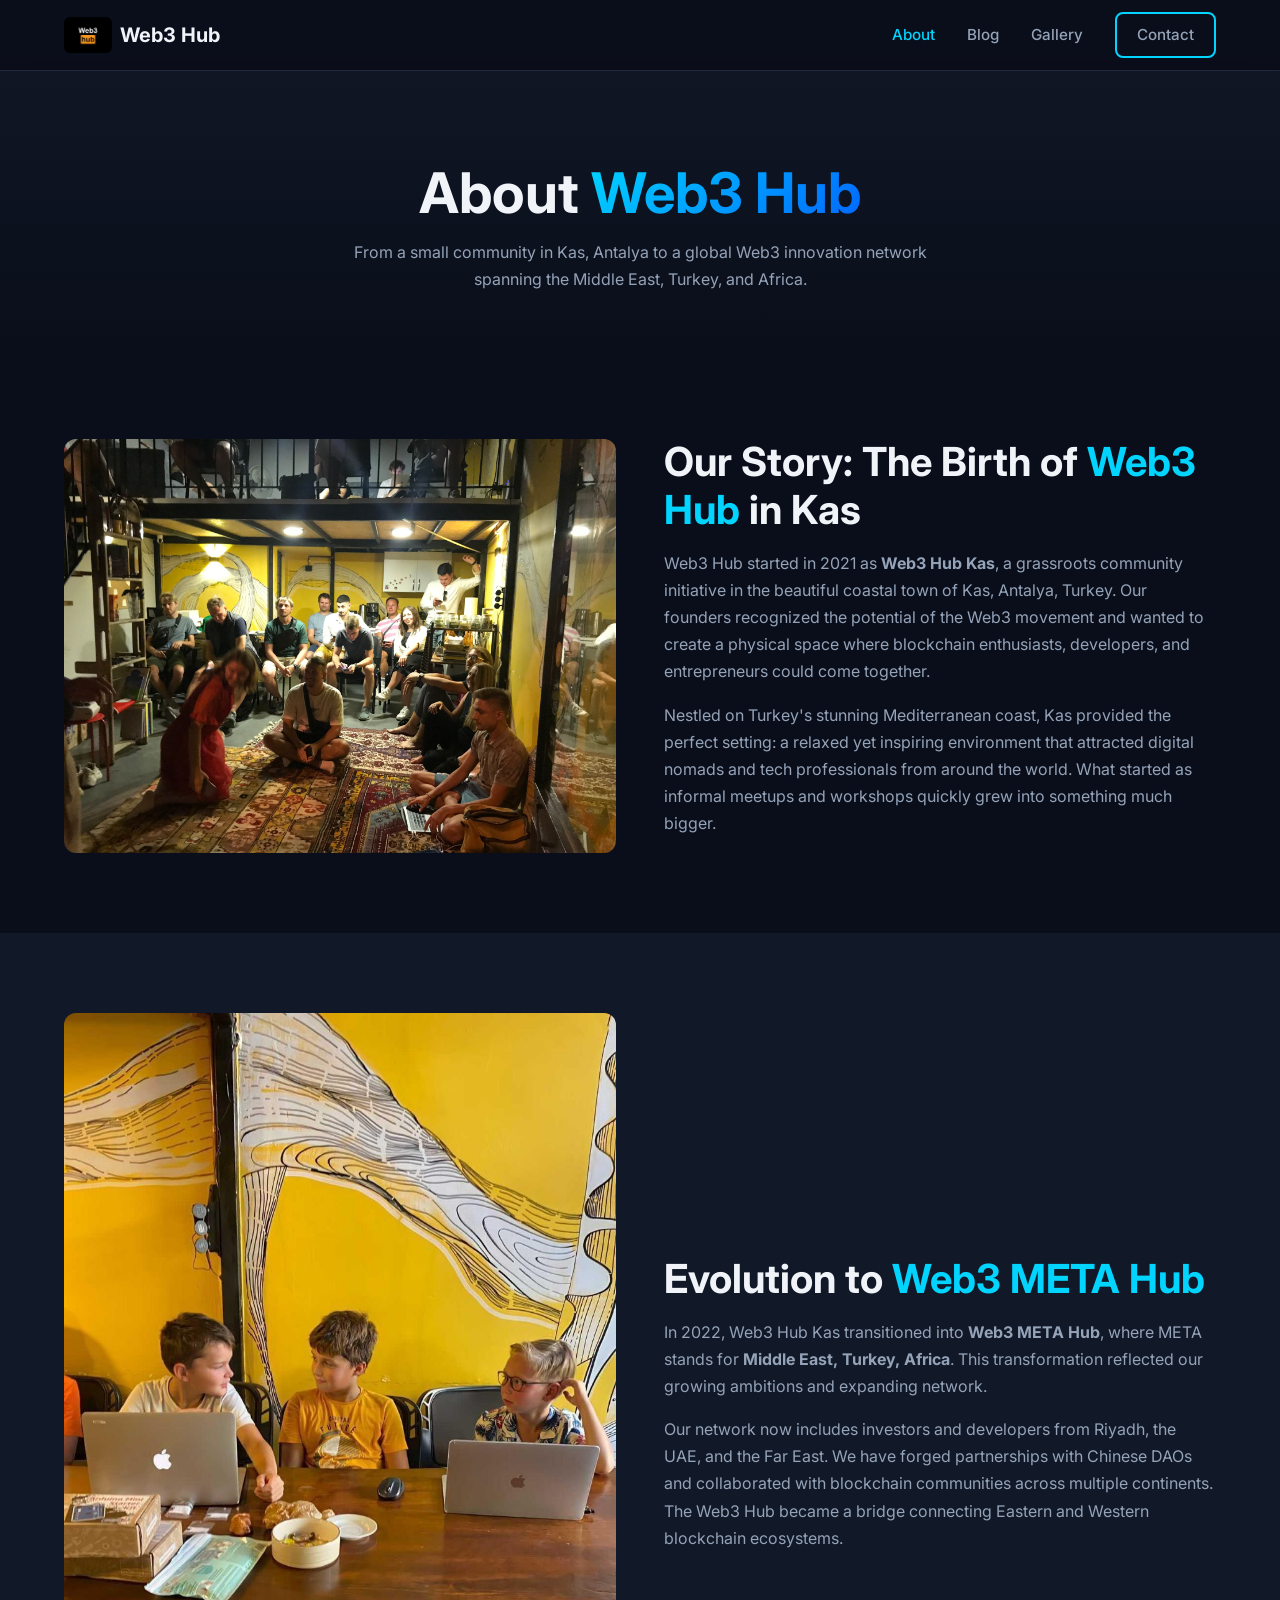
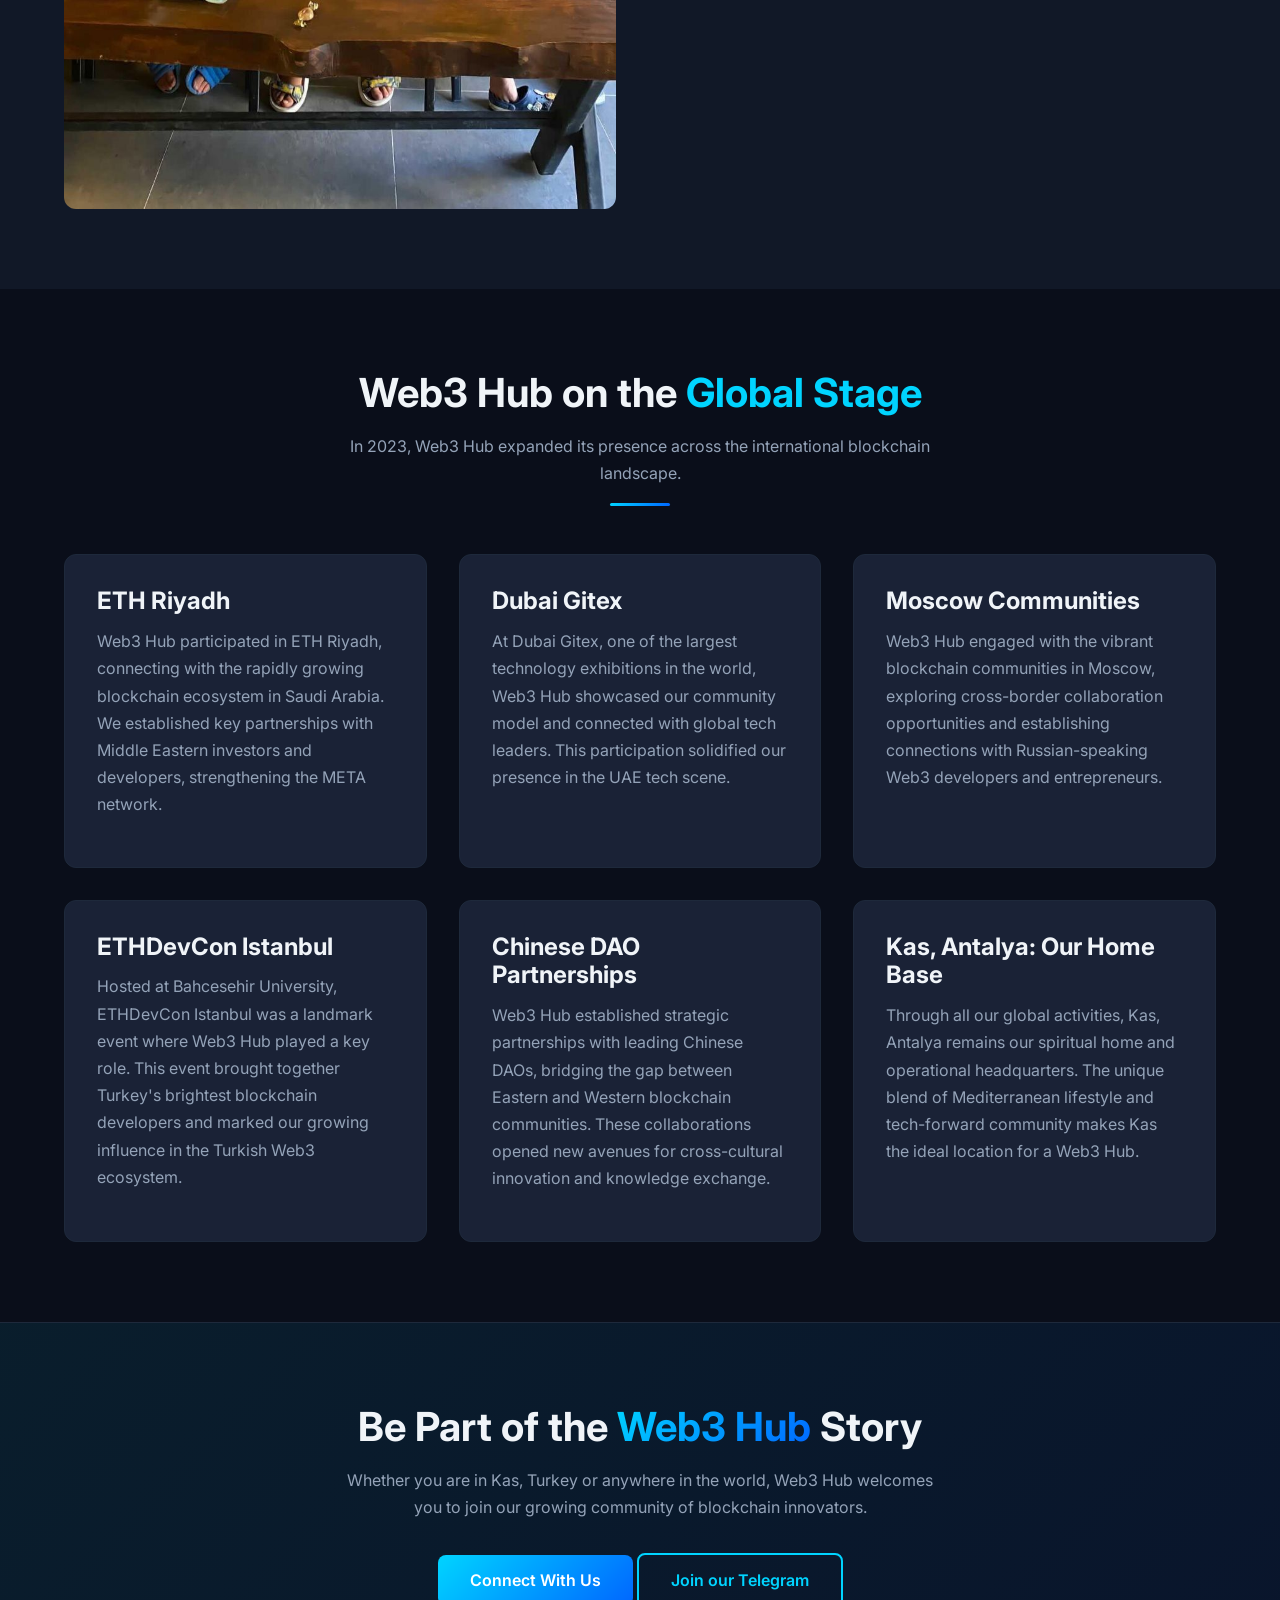
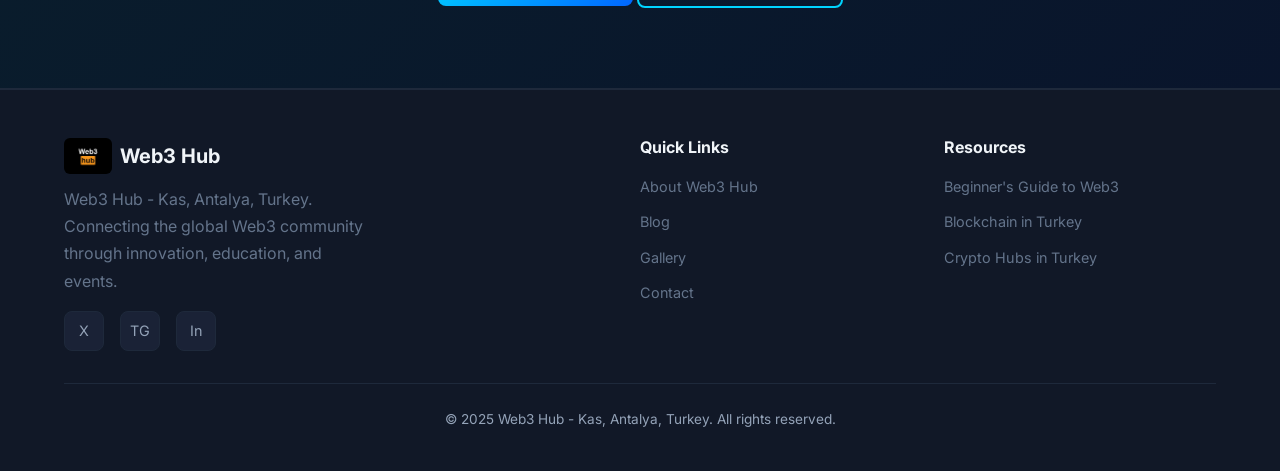
==== commit 0fba3b18: "Remove remaining events footer links from all pages Co-Authored-By: Claude Opus 4.6 (1M context) <no" ====
--- a/about.html
+++ b/about.html
@@ -168,7 +168,6 @@
           <h4>Quick Links</h4>
           <ul>
             <li><a href="about.html">About Web3 Hub</a></li>
-            <li><a href="events.html">Events</a></li>
             <li><a href="blog.html">Blog</a></li>
             <li><a href="gallery.html">Gallery</a></li>
             <li><a href="contact.html">Contact</a></li>
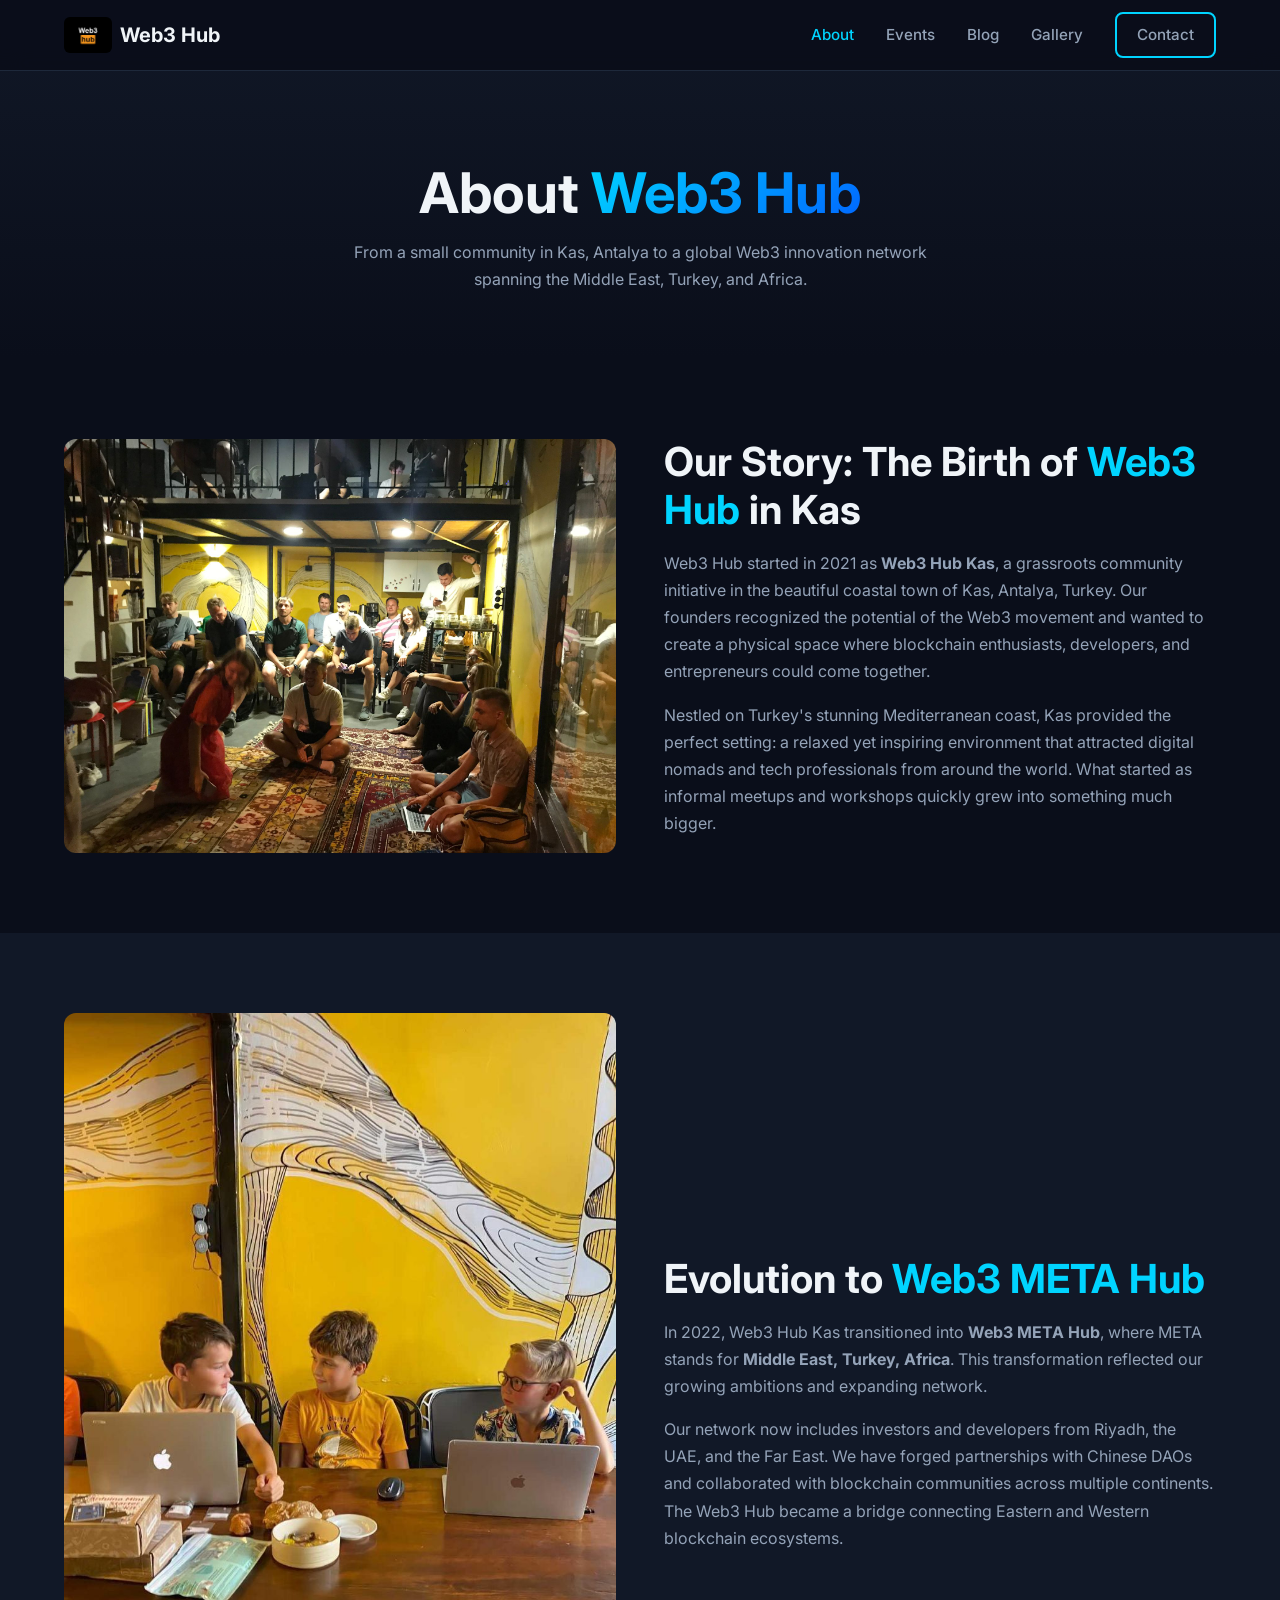
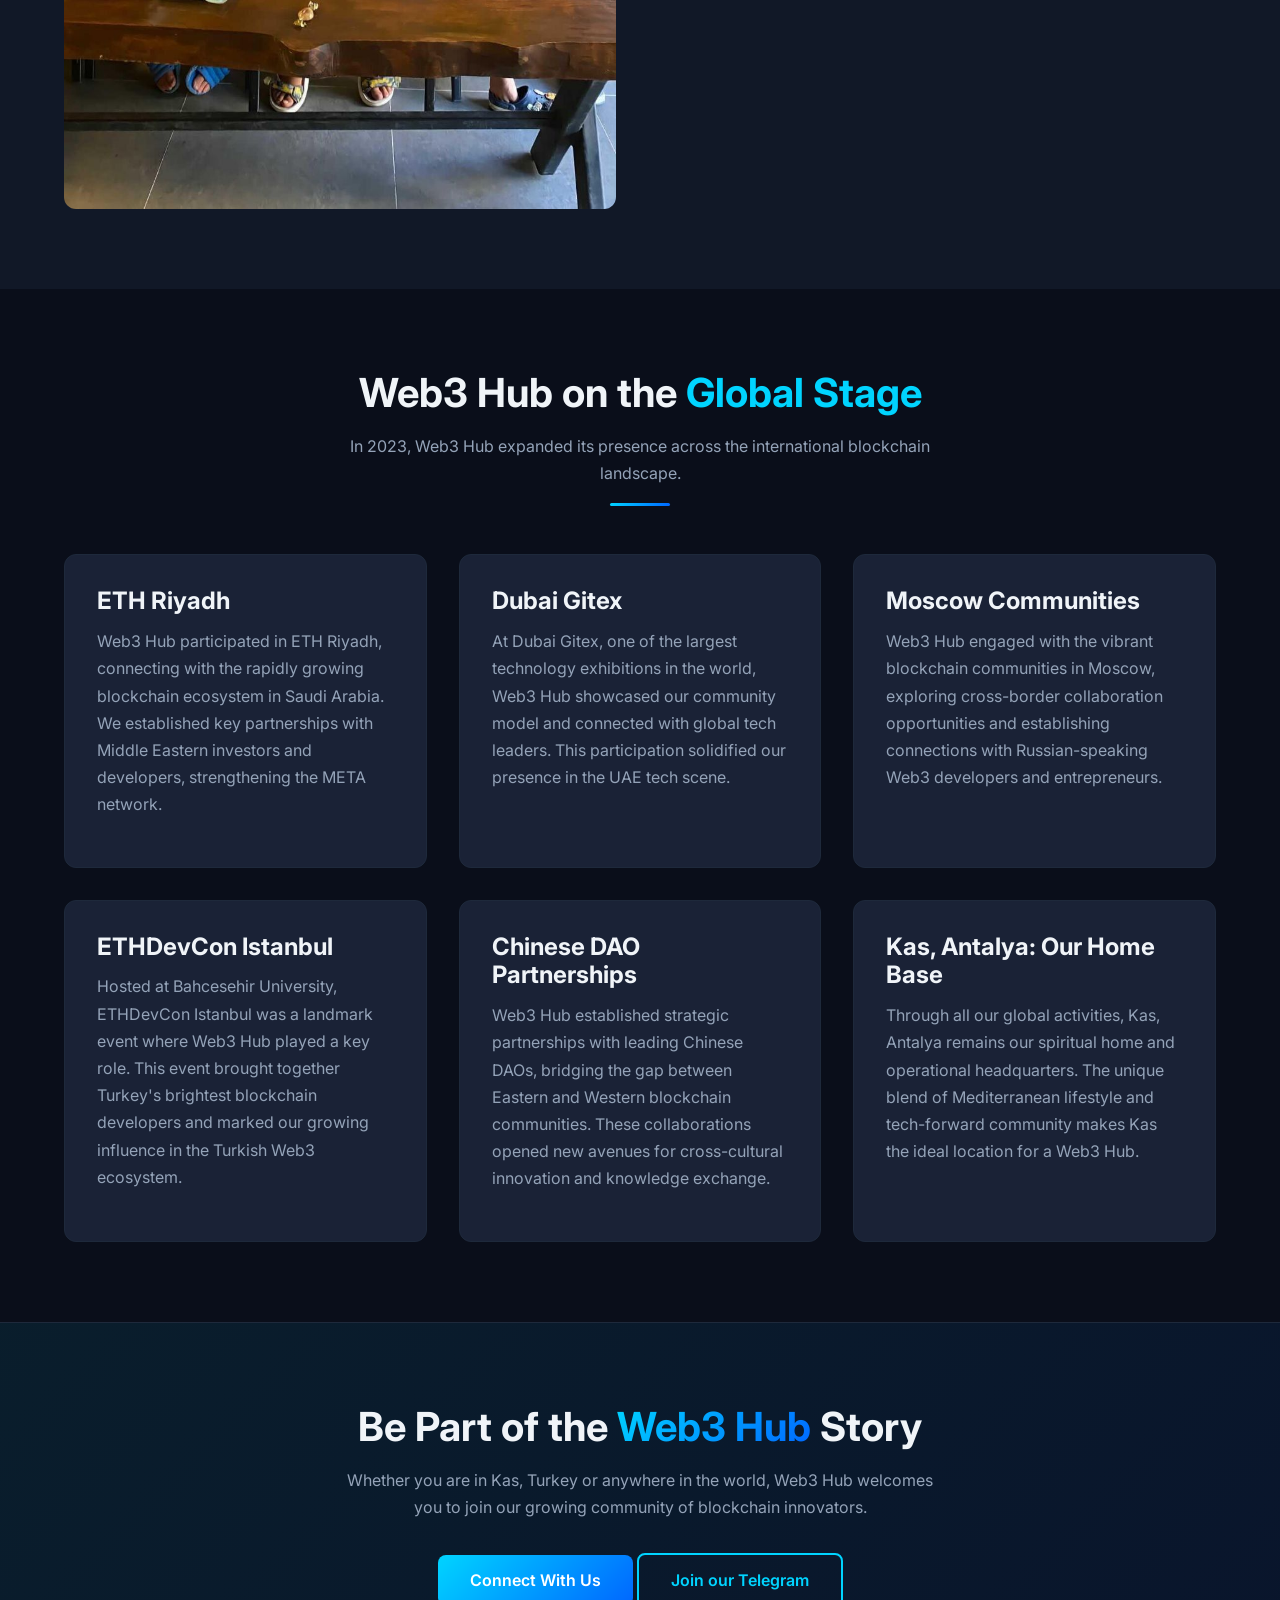
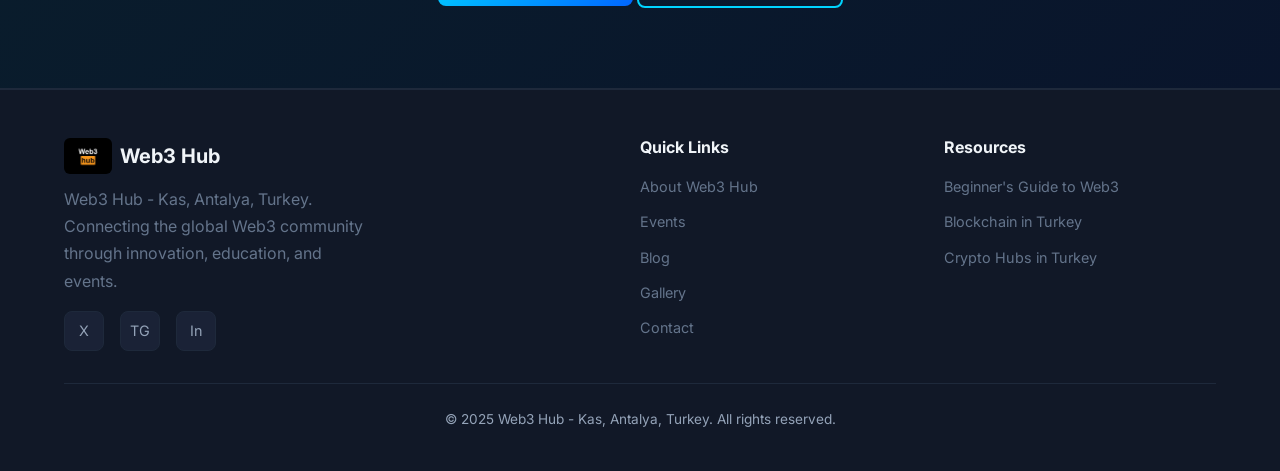
==== commit 6ab89f7f: "Add events link back to nav, footer and homepage on all pages Co-Authored-By: Claude Opus 4.6 (1M co" ====
--- a/about.html
+++ b/about.html
@@ -60,6 +60,7 @@
       </button>
       <ul class="nav-links" id="nav-links">
         <li><a href="about.html" class="active">About</a></li>
+        <li><a href="events.html">Events</a></li>
         <li><a href="blog.html">Blog</a></li>
         <li><a href="gallery.html">Gallery</a></li>
         <li><a href="contact.html" class="btn btn-outline" style="padding:0.5rem 1.25rem;">Contact</a></li>
@@ -168,6 +169,7 @@
           <h4>Quick Links</h4>
           <ul>
             <li><a href="about.html">About Web3 Hub</a></li>
+            <li><a href="events.html">Events</a></li>
             <li><a href="blog.html">Blog</a></li>
             <li><a href="gallery.html">Gallery</a></li>
             <li><a href="contact.html">Contact</a></li>
